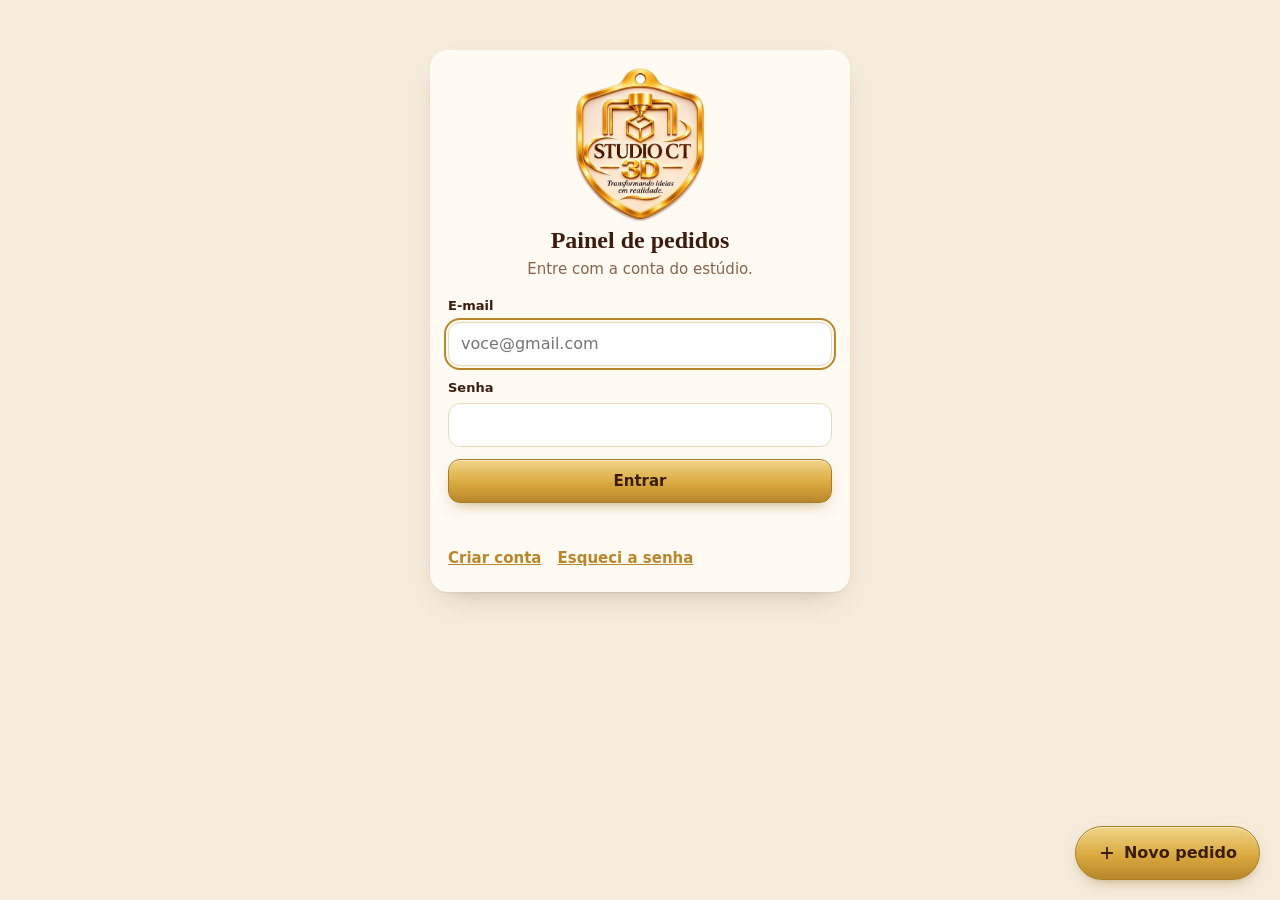
==== administrador/index.html @ de7b09ab "StudioCT 3D: nova identidade, envio, chapas e link curto - Página do cliente na identidade da logo (" ====
<!doctype html>
<html lang="pt-BR">
<head>
<meta charset="UTF-8">
<meta name="robots" content="noindex">
<title>Painel de pedidos | StudioCT 3D</title>
<script>location.replace('../admin.html' + location.search + location.hash);</script>
<meta http-equiv="refresh" content="0; url=../admin.html">
</head>
<body><a href="../admin.html">Abrir o painel de pedidos</a></body>
</html>
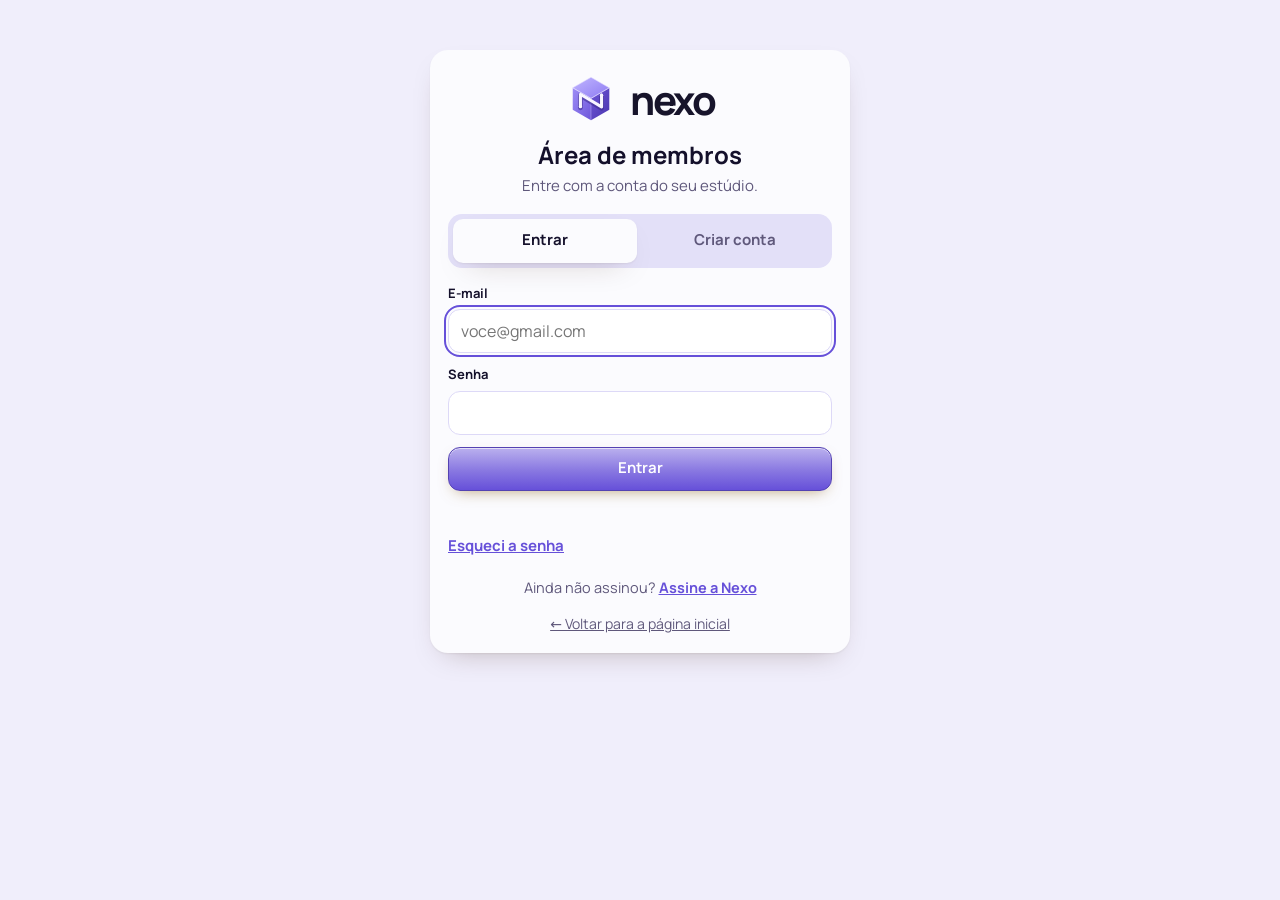
==== commit e435dda8: "Nexo: marca nova e links curtos com o apelido do estúdio - Página inicial e área de membros com a ma" ====
--- a/administrador/index.html
+++ b/administrador/index.html
@@ -3,9 +3,9 @@
 <head>
 <meta charset="UTF-8">
 <meta name="robots" content="noindex">
-<title>Painel de pedidos | StudioCT 3D</title>
+<title>Área de membros | Nexo</title>
 <script>location.replace('../admin.html' + location.search + location.hash);</script>
 <meta http-equiv="refresh" content="0; url=../admin.html">
 </head>
-<body><a href="../admin.html">Abrir o painel de pedidos</a></body>
+<body><a href="../admin.html">Abrir a área de membros</a></body>
 </html>
